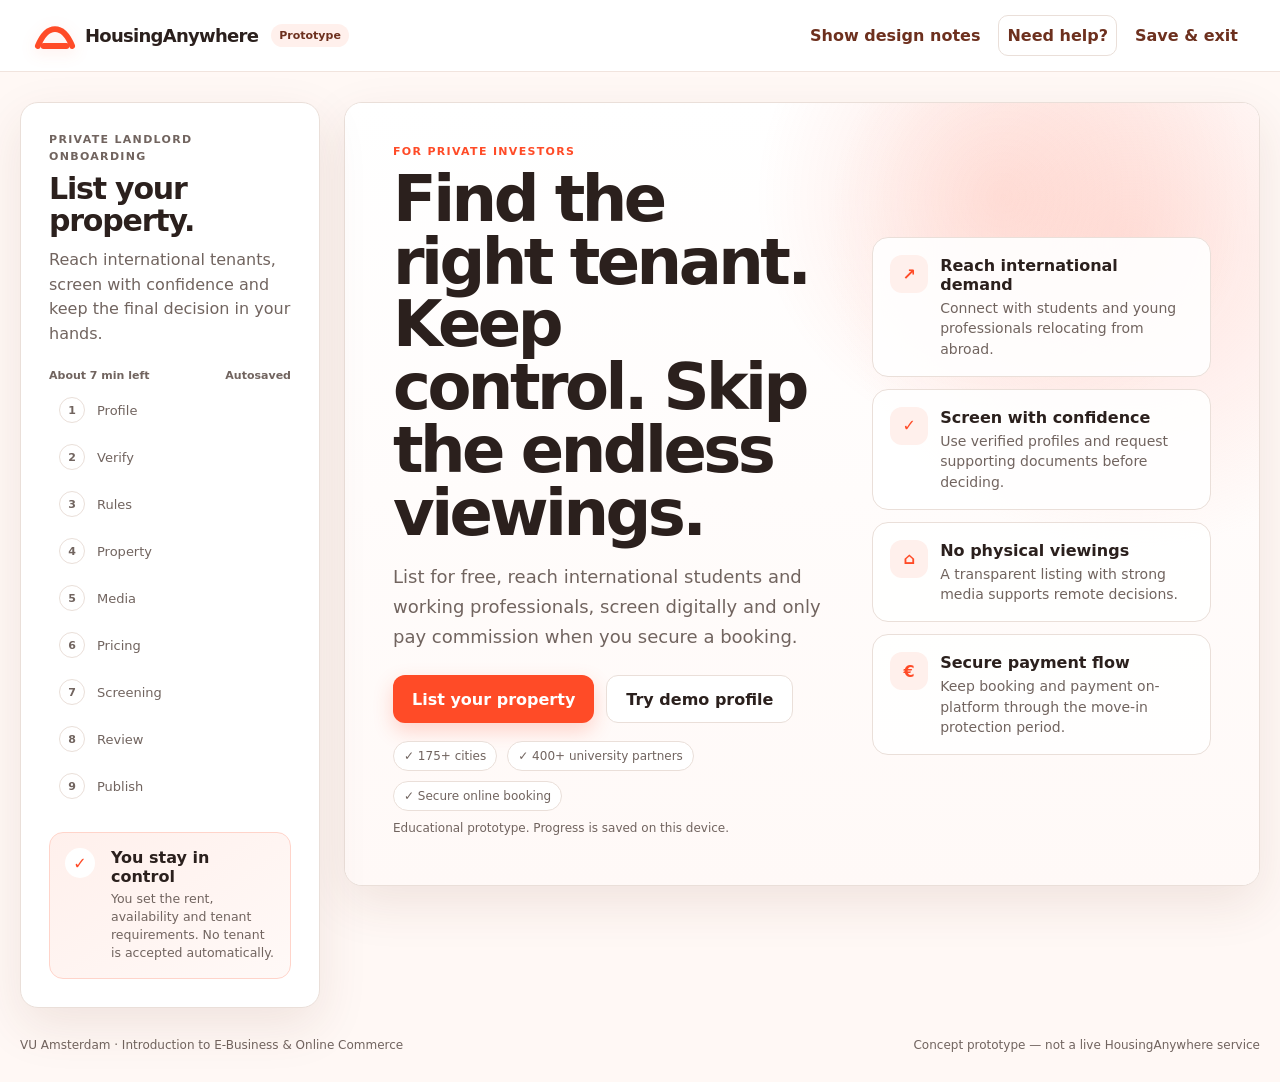
==== onboarding.html @ 18ac17d8 "Preserve interactive onboarding flow as separate page" ====
<!doctype html>
<html lang="en">
<head>
  <meta charset="utf-8" />
  <meta name="viewport" content="width=device-width, initial-scale=1" />
  <meta name="description" content="Educational prototype of a scalable HousingAnywhere onboarding journey for private investors." />
  <title>HousingAnywhere — Private Investor Onboarding Prototype</title>
  <link rel="stylesheet" href="styles.css" />
</head>
<body>
  <header class="topbar">
    <a class="brand" href="index.html" aria-label="HousingAnywhere prototype home">
      <span class="brand-mark" aria-hidden="true">
        <svg viewBox="0 0 44 40" role="img">
          <path d="M4 30.5c4.8-11.8 10.8-17.7 18-17.7s13.2 5.9 18 17.7" fill="none" stroke="currentColor" stroke-width="6.2" stroke-linecap="round"/>
          <path d="M10 30.5h24" fill="none" stroke="currentColor" stroke-width="6.2" stroke-linecap="round"/>
        </svg>
      </span>
      <span class="brand-name">HousingAnywhere</span>
      <span class="prototype-label">Prototype</span>
    </a>

    <div class="top-actions">
      <button class="text-button" id="notesBtn" type="button" aria-pressed="false">Show design notes</button>
      <button class="help-button" id="helpBtn" type="button">Need help?</button>
      <button class="text-button" id="saveExitBtn" type="button">Save & exit</button>
    </div>
  </header>

  <main class="shell">
    <aside class="sidebar" aria-label="Onboarding progress">
      <div class="sidebar-copy">
        <p class="eyebrow">Private landlord onboarding</p>
        <h1>List your property.</h1>
        <p>Reach international tenants, screen with confidence and keep the final decision in your hands.</p>
      </div>

      <div class="progress-meta">
        <span id="progressMeta">About 7 minutes</span>
        <span>Autosaved</span>
      </div>

      <ol id="progressList" class="progress-list"></ol>

      <div class="trust-card">
        <div class="trust-icon">✓</div>
        <div>
          <strong>You stay in control</strong>
          <p>You set the rent, availability and tenant requirements. No tenant is accepted automatically.</p>
        </div>
      </div>
    </aside>

    <section class="content-panel" aria-live="polite">
      <div class="mobile-progress">
        <div>
          <span id="mobileStepLabel">Step 1 of 9</span>
          <span id="mobileStepName">Account</span>
        </div>
        <div class="mobile-progress-track"><span id="mobileProgressBar"></span></div>
      </div>

      <div id="app"></div>
    </section>
  </main>

  <footer>
    <span>VU Amsterdam · Introduction to E-Business & Online Commerce</span>
    <span>Concept prototype — not a live HousingAnywhere service</span>
  </footer>

  <div class="toast" id="toast" role="status" aria-live="polite"></div>

  <dialog id="helpDialog">
    <button class="dialog-close" id="closeHelpBtn" aria-label="Close">×</button>
    <p class="eyebrow">Low-touch, not no-touch</p>
    <h2>Need a hand?</h2>
    <p>This prototype keeps routine onboarding self-service. Human support is available when something is unclear or an exception needs review.</p>
    <button class="btn btn-primary" id="closeHelpPrimary" type="button">Continue onboarding</button>
  </dialog>

  <script src="app.js"></script>
</body>
</html>
---- styles.css ----
:root{
  --ha-blue:#FF4B27;
  --ha-blue-2:#FF6B4D;
  --ha-blue-dark:#6D301E;
  --ha-blue-soft:#FFF0EC;
  --ha-cyan:#FFBBAF;
  --ink:#2B201D;
  --muted:#71645F;
  --line:#EADFD9;
  --panel:#ffffff;
  --bg:#FFF8F5;
  --success:#0f8a66;
  --success-soft:#e9f8f2;
  --warning:#9a5f00;
  --warning-soft:#fff6e5;
  --danger:#b42318;
  --danger-soft:#fff0ee;
  --note:#6d4aff;
  --note-soft:#f2efff;
  --radius:18px;
  --shadow:0 18px 50px rgba(109,48,30,.10)
}
*{box-sizing:border-box}
html{scroll-behavior:smooth}
body{margin:0;min-height:100vh;background:var(--bg);color:var(--ink);font-family:Inter,ui-sans-serif,system-ui,-apple-system,BlinkMacSystemFont,"Segoe UI",sans-serif}
button,input,select,textarea{font:inherit}
button{cursor:pointer}
a{color:inherit}
.topbar{height:72px;display:flex;align-items:center;justify-content:space-between;gap:20px;padding:0 34px;background:#fff;border-bottom:1px solid var(--line);position:sticky;top:0;z-index:30}
.brand{display:inline-flex;align-items:center;gap:9px;text-decoration:none;font-weight:850;color:var(--ink)}
.brand-mark{width:42px;height:38px;display:grid;place-items:center;color:var(--ha-blue)}
.brand-mark svg{width:42px;height:38px;display:block}
.brand-name{font-size:18px;letter-spacing:-.04em;font-weight:900;color:#2B201D}
.prototype-label{font-size:11px;padding:5px 8px;border-radius:999px;background:#FFF0EC;color:#6D301E;font-weight:800;margin-left:4px}
.top-actions{display:flex;align-items:center;gap:10px}
.text-button,.help-button{border:0;background:transparent;color:var(--ha-blue-dark);font-weight:750;padding:10px 8px;border-radius:10px}
.text-button:hover,.help-button:hover{background:#FFF5F1}
.help-button{border:1px solid var(--line);background:#fff}
.shell{width:min(1240px,calc(100% - 40px));margin:30px auto;display:grid;grid-template-columns:300px minmax(0,1fr);gap:24px;align-items:start}
.sidebar{position:sticky;top:98px;background:#fff;border:1px solid var(--line);border-radius:var(--radius);box-shadow:var(--shadow);padding:28px}
.sidebar-copy h1{font-size:30px;line-height:1.08;letter-spacing:-.04em;margin:8px 0 10px}
.sidebar-copy p{color:var(--muted);line-height:1.55;margin:0}
.eyebrow{text-transform:uppercase;font-size:11px;letter-spacing:.12em;font-weight:900;color:var(--ha-blue)}
.progress-meta{display:flex;justify-content:space-between;gap:12px;margin:22px 0 6px;color:var(--muted);font-size:11px;font-weight:700}
.progress-list{list-style:none;padding:0;margin:0 0 24px;display:grid;gap:3px}
.progress-item{display:grid;grid-template-columns:28px 1fr;gap:10px;align-items:center;padding:9px 10px;border-radius:11px;color:var(--muted);font-size:13px}
.progress-item .dot{width:26px;height:26px;border-radius:50%;display:grid;place-items:center;border:1.5px solid var(--line);background:#fff;font-size:11px;font-weight:850}
.progress-item.active{background:var(--ha-blue-soft);color:var(--ha-blue-dark);font-weight:850}
.progress-item.active .dot{background:var(--ha-blue);border-color:var(--ha-blue);color:#fff}
.progress-item.done{color:var(--ink)}
.progress-item.done .dot{background:var(--success);border-color:var(--success);color:#fff}
.trust-card{display:grid;grid-template-columns:34px 1fr;gap:12px;padding:15px;border-radius:14px;background:linear-gradient(145deg,#FFF0EC,#FFF9F7);border:1px solid #FFD4CA}
.trust-icon{width:30px;height:30px;display:grid;place-items:center;border-radius:50%;background:#fff;color:var(--ha-blue);font-weight:900}
.trust-card strong{display:block;margin-bottom:4px}
.trust-card p{margin:0;color:var(--muted);font-size:12.5px;line-height:1.45}
.content-panel{background:#fff;border:1px solid var(--line);border-radius:var(--radius);box-shadow:var(--shadow);min-height:740px;overflow:hidden}
.screen{padding:42px 48px 38px}
.screen-header{max-width:720px;margin-bottom:28px}
.screen-header .kicker{display:flex;align-items:center;gap:9px;color:var(--ha-blue);font-weight:850;font-size:13px;margin-bottom:8px}
.step-pill{padding:5px 8px;background:var(--ha-blue-soft);border-radius:999px;font-size:11px}
.screen-header h2{font-size:clamp(30px,4vw,44px);line-height:1.05;letter-spacing:-.045em;margin:0 0 14px}
.screen-header p{color:var(--muted);font-size:17px;line-height:1.55;margin:0}
.hero-screen{min-height:740px;display:grid;align-content:center;background:radial-gradient(circle at 86% 18%,rgba(255,187,175,.40),transparent 30%),radial-gradient(circle at 72% 12%,rgba(255,75,39,.14),transparent 26%),linear-gradient(180deg,#fff,#FFF9F7)}
.hero-layout{display:grid;grid-template-columns:1.12fr .88fr;gap:48px;align-items:center}
.hero-layout h2{font-size:clamp(46px,5vw,66px);line-height:.98;letter-spacing:-.055em;max-width:700px;margin:10px 0 18px}
.hero-copy{font-size:18px;color:var(--muted);line-height:1.65;max-width:650px}
.hero-cta-row{display:flex;flex-wrap:wrap;gap:12px;align-items:center;margin-top:24px}
.microcopy{font-size:12px;color:var(--muted);margin-top:10px}
.hero-benefits{display:grid;gap:12px}
.benefit-card{border:1px solid var(--line);border-radius:16px;padding:17px;background:rgba(255,255,255,.9);display:grid;grid-template-columns:38px 1fr;gap:12px;align-items:start}
.benefit-icon{width:38px;height:38px;border-radius:12px;background:var(--ha-blue-soft);color:var(--ha-blue);display:grid;place-items:center;font-weight:900}
.benefit-card strong{display:block;margin:1px 0 4px}
.benefit-card span{color:var(--muted);font-size:14px;line-height:1.45}
.stat-strip{display:flex;flex-wrap:wrap;gap:10px;margin-top:18px}
.stat-chip{display:inline-flex;align-items:center;gap:6px;padding:7px 10px;border-radius:999px;background:#fff;border:1px solid var(--line);font-size:12px;color:var(--muted)}
.form-grid{display:grid;grid-template-columns:repeat(2,minmax(0,1fr));gap:18px}
.field{display:grid;gap:8px}
.field.full{grid-column:1/-1}
.field label{font-size:13px;font-weight:800;color:#4D3A34}
.field small{color:var(--muted);line-height:1.4}
input,select,textarea{width:100%;border:1px solid #DCCDC7;background:#fff;color:var(--ink);border-radius:12px;padding:13px 14px;min-height:48px;outline:none}
textarea{min-height:102px;resize:vertical}
input:focus,select:focus,textarea:focus{border-color:var(--ha-blue);box-shadow:0 0 0 3px rgba(255,75,39,.12)}
input[type="checkbox"],input[type="radio"]{width:18px;min-height:18px;padding:0;accent-color:var(--ha-blue)}
.actions{display:flex;gap:12px;justify-content:space-between;align-items:center;margin-top:34px;padding-top:24px;border-top:1px solid var(--line)}
.actions-left,.actions-right{display:flex;gap:12px;align-items:center}
.actions-right{margin-left:auto}
.btn{border:0;border-radius:12px;padding:13px 19px;font-weight:850;min-height:48px;transition:.15s ease}
.btn:hover{transform:translateY(-1px)}
.btn-primary{background:var(--ha-blue);color:#fff;box-shadow:0 8px 20px rgba(255,75,39,.22)}
.btn-primary:hover{background:#E83D1C}
.btn-secondary{background:#F6EDE9;color:var(--ink)}
.btn-ghost{background:#fff;border:1px solid var(--line);color:var(--ink)}
.btn:disabled{opacity:.42;cursor:not-allowed;transform:none;box-shadow:none}
.info-box,.success-box,.warning-box,.solution-note{border-radius:14px;padding:16px 18px;margin:18px 0;line-height:1.5}
.info-box{background:#FFF0EC;color:#6D301E;border:1px solid #FFD4CA}
.success-box{background:var(--success-soft);color:#0b614e;border:1px solid #b8e6d8}
.warning-box{background:var(--warning-soft);color:#7d4c00;border:1px solid #ffd899}
.solution-note{display:none;background:#FFF0EC;color:#6D301E;border:1px solid #FFD1C6}
.show-notes .solution-note{display:block}
.solution-note strong{display:block;margin-bottom:3px}
.verify-card{display:grid;grid-template-columns:50px 1fr auto;gap:15px;align-items:center;border:1px solid var(--line);border-radius:14px;padding:16px;margin:12px 0;background:#fff}
.verify-icon{width:48px;height:48px;display:grid;place-items:center;border-radius:14px;background:var(--ha-blue-soft);color:var(--ha-blue);font-weight:900}
.status{padding:8px 11px;border:0;border-radius:999px;font-size:12px;font-weight:850}
.status.pending{background:#f0f2f5;color:#667085}
.status.done{background:var(--success-soft);color:var(--success)}
.status.waiting{background:var(--warning-soft);color:var(--warning)}
.rules-grid{display:grid;grid-template-columns:repeat(2,minmax(0,1fr));gap:14px}
.rule-card{border:1px solid var(--line);border-radius:16px;padding:18px;min-height:214px;display:flex;flex-direction:column;background:#fff}
.rule-top{display:flex;align-items:center;justify-content:space-between;gap:12px}
.rule-number{color:var(--ha-blue);font-weight:900;font-size:11px;letter-spacing:.08em}
.rule-card h3{margin:10px 0 8px;font-size:17px}
.rule-card p{color:var(--muted);line-height:1.48;flex:1;margin:0 0 12px}
.why-tag{font-size:11px;padding:5px 8px;border-radius:999px;background:#FFF4F0;color:var(--muted);font-weight:750}
.check-row{display:flex;gap:9px;align-items:flex-start;font-size:13px;font-weight:750}
.quiz-card{border:1px solid #FFD4CA;border-radius:16px;padding:18px;background:linear-gradient(145deg,#FFF7F4,#fff);margin-top:16px}
.quiz-card h3{margin:0 0 6px}
.quiz-card p{margin:0 0 14px;color:var(--muted)}
.quiz-options{display:grid;gap:9px}
.quiz-option{display:flex;gap:10px;align-items:flex-start;border:1px solid var(--line);border-radius:12px;padding:12px;background:#fff}
.quiz-option.correct{border-color:#94d8c3;background:#f4fbf8}
.quiz-option.incorrect{border-color:#f3b4ad;background:#fff6f5}
.segment-card{display:flex;gap:12px;align-items:flex-start;border:1px solid #FFD4CA;background:#f7fbff;border-radius:14px;padding:15px;margin:18px 0}
.segment-card .mini-icon{width:38px;height:38px;border-radius:12px;background:#fff;color:var(--ha-blue);display:grid;place-items:center;font-weight:900;flex:0 0 auto}
.segment-card strong{display:block}
.segment-card p{margin:4px 0 0;color:var(--muted);font-size:13px;line-height:1.4}
.chips{display:flex;flex-wrap:wrap;gap:9px}
.chip{display:inline-flex;align-items:center;gap:7px;border:1px solid var(--line);padding:9px 11px;border-radius:999px;background:#fff}
.upload-box{border:1.5px dashed #b9c7da;border-radius:16px;padding:34px;text-align:center;background:#fbfcff}
.upload-box input{margin-top:10px;background:#fff}
.media-preview{display:grid;grid-template-columns:repeat(3,1fr);gap:12px;margin-top:16px}
.media-tile{aspect-ratio:4/3;border:1px solid var(--line);border-radius:12px;background:#FFF3EF;display:grid;place-items:center;overflow:hidden;color:var(--muted);font-size:12px;position:relative}
.media-tile img{width:100%;height:100%;object-fit:cover}
.media-label{position:absolute;bottom:8px;left:8px;background:rgba(16,33,63,.78);color:#fff;padding:4px 7px;border-radius:7px;font-size:10px}
.media-coach{display:grid;grid-template-columns:1fr auto;gap:12px;align-items:center;margin-top:16px;padding:14px 16px;background:#FFF8F5;border:1px solid #FFD8CF;border-radius:14px}
.media-score{font-weight:900;color:var(--ha-blue)}
.summary-grid{display:grid;grid-template-columns:repeat(2,minmax(0,1fr));gap:14px}
.summary-card{border:1px solid var(--line);border-radius:14px;padding:17px;background:#fff}
.summary-card h3{margin:0 0 10px;font-size:15px}
.summary-card dl{margin:0;display:grid;grid-template-columns:1fr 1fr;gap:8px 12px;font-size:13px}
.summary-card dt{color:var(--muted)}
.summary-card dd{margin:0;text-align:right;font-weight:750}
.readiness{display:grid;grid-template-columns:92px 1fr;gap:16px;align-items:center;border:1px solid #b8e6d8;background:#f6fcf9;border-radius:16px;padding:16px;margin:18px 0}
.readiness-score{width:78px;height:78px;border-radius:50%;display:grid;place-items:center;background:#fff;border:8px solid #bfe8d9;color:var(--success);font-size:22px;font-weight:900}
.checklist{list-style:none;padding:0;margin:10px 0 0;display:grid;gap:9px}
.checklist li{display:flex;align-items:center;gap:9px}
.checkmark{width:24px;height:24px;border-radius:50%;display:grid;place-items:center;background:var(--success-soft);color:var(--success);font-weight:900;font-size:12px}
.inline-note{color:var(--muted);font-size:13px;line-height:1.45}
.fee-card{display:grid;grid-template-columns:1fr auto;gap:18px;align-items:center;background:#FFF8F5;border:1px solid #FFD8CF;border-radius:15px;padding:16px 18px;margin-top:18px}
.fee-card strong{display:block;margin-bottom:4px}
.fee-card .fee-value{font-size:20px;font-weight:900;color:var(--ha-blue)}
.success-hero{text-align:center;max-width:760px;margin:40px auto 0}
.success-icon{width:82px;height:82px;border-radius:24px;display:grid;place-items:center;background:var(--success-soft);color:var(--success);font-size:38px;font-weight:900;margin:0 auto 22px}
.success-hero h2{font-size:46px;line-height:1.03;letter-spacing:-.045em;margin:8px 0 12px}
.next-steps{display:grid;grid-template-columns:repeat(4,1fr);gap:10px;margin:28px 0}
.next-step{padding:15px 10px;background:#FFF7F4;border:1px solid var(--line);border-radius:12px;font-size:12px}
.next-step strong{display:block;color:var(--ha-blue);font-size:18px;margin-bottom:5px}
.mobile-progress{display:none}
.toast{position:fixed;right:22px;bottom:22px;background:#6D301E;color:#fff;padding:12px 15px;border-radius:12px;box-shadow:var(--shadow);font-size:13px;opacity:0;pointer-events:none;transform:translateY(8px);transition:.2s ease;z-index:40}
.toast.show{opacity:1;transform:translateY(0)}
dialog{width:min(500px,calc(100% - 32px));border:0;border-radius:18px;padding:28px;box-shadow:0 26px 80px rgba(16,33,63,.22);color:var(--ink)}
dialog::backdrop{background:rgba(9,21,45,.4)}
.dialog-close{position:absolute;right:14px;top:12px;border:0;background:#f3f5f8;border-radius:50%;width:34px;height:34px;font-size:20px}
dialog h2{font-size:30px;margin:8px 0 10px}
dialog p{color:var(--muted);line-height:1.55}
footer{width:min(1240px,calc(100% - 40px));margin:0 auto 30px;display:flex;justify-content:space-between;gap:20px;color:var(--muted);font-size:12px}
@media(max-width:960px){
  .shell{grid-template-columns:1fr;margin-top:20px}
  .sidebar{display:none}
  .mobile-progress{display:block;padding:18px 22px 0}
  .mobile-progress>div:first-child{display:flex;justify-content:space-between;font-size:12px;color:var(--muted);margin-bottom:8px}
  .mobile-progress-track{height:6px;background:#e7ebf1;border-radius:999px;overflow:hidden}
  .mobile-progress-track span{display:block;height:100%;background:linear-gradient(90deg,var(--ha-blue),var(--ha-cyan))}
  .hero-layout{grid-template-columns:1fr}
}
@media(max-width:700px){
  .topbar{padding:0 16px}
  .prototype-label,.top-actions .help-button{display:none}
  .top-actions{gap:2px}
  .text-button{font-size:12px}
  .shell{width:calc(100% - 20px)}
  .screen{padding:30px 22px 24px}
  .form-grid,.rules-grid,.summary-grid{grid-template-columns:1fr}
  .field.full{grid-column:auto}
  .verify-card{grid-template-columns:46px 1fr}
  .verify-card .status{grid-column:2;justify-self:start}
  .media-preview{grid-template-columns:repeat(2,1fr)}
  .media-coach,.fee-card,.readiness{grid-template-columns:1fr}
  .next-steps{grid-template-columns:repeat(2,1fr)}
  .hero-cta-row{align-items:stretch}
  .hero-cta-row .btn{width:100%}
  footer{width:calc(100% - 32px);flex-direction:column}
}
/* HousingAnywhere-inspired warm brand treatment */
.topbar{border-bottom-color:#F1E4DE}
.brand-mark{filter:drop-shadow(0 4px 8px rgba(255,75,39,.12))}
.btn-primary,.progress-item.active .dot{background:var(--ha-blue)}
.btn-primary:hover{background:#E83D1C}
.progress-item.active{background:#FFF0EC;color:#6D301E}
.eyebrow,.screen-header .kicker,.rule-number,.media-score,.fee-card .fee-value,.next-step strong{color:#FF4B27}
.hero-benefits .benefit-icon,.verify-icon,.segment-card .mini-icon{background:#FFF0EC;color:#FF4B27}
.content-panel,.sidebar{border-color:#EADFD9}
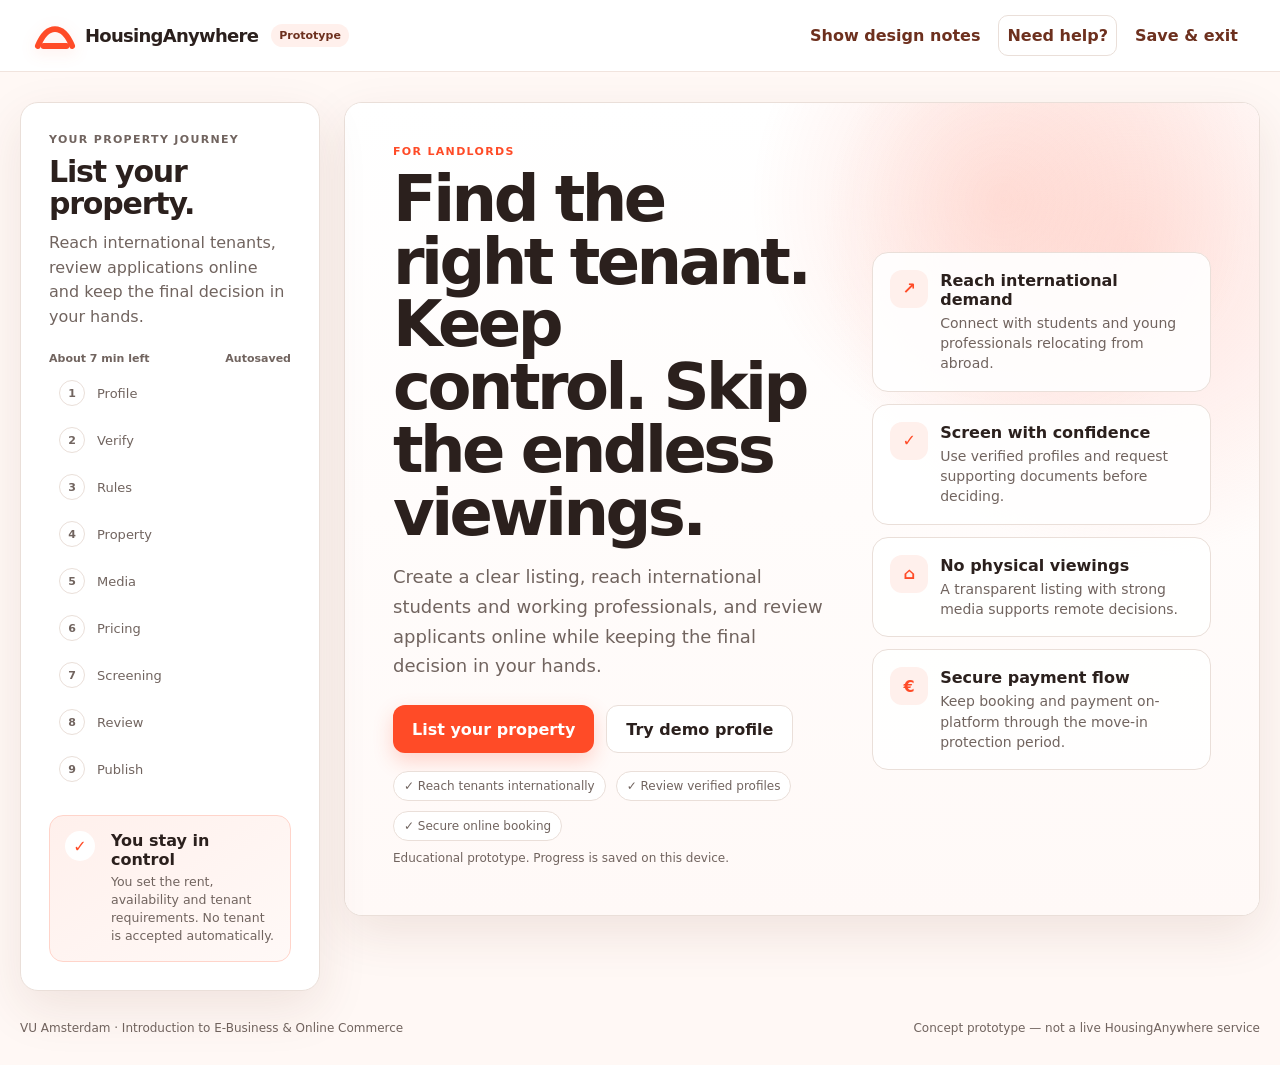
==== commit 4d51db97: "Update landlord onboarding prototype" ====
--- a/onboarding.html
+++ b/onboarding.html
@@ -3,8 +3,8 @@
 <head>
   <meta charset="utf-8" />
   <meta name="viewport" content="width=device-width, initial-scale=1" />
-  <meta name="description" content="Educational prototype of a scalable HousingAnywhere onboarding journey for private investors." />
-  <title>HousingAnywhere — Private Investor Onboarding Prototype</title>
+  <meta name="description" content="HousingAnywhere landlord account creation and guided property listing prototype." />
+  <title>HousingAnywhere — Your listing journey</title>
   <link rel="stylesheet" href="styles.css" />
 </head>
 <body>
@@ -30,9 +30,9 @@
   <main class="shell">
     <aside class="sidebar" aria-label="Onboarding progress">
       <div class="sidebar-copy">
-        <p class="eyebrow">Private landlord onboarding</p>
+        <p class="eyebrow">Your property journey</p>
         <h1>List your property.</h1>
-        <p>Reach international tenants, screen with confidence and keep the final decision in your hands.</p>
+        <p>Reach international tenants, review applications online and keep the final decision in your hands.</p>
       </div>
 
       <div class="progress-meta">
@@ -81,4 +81,4 @@
 
   <script src="app.js"></script>
 </body>
-</html>+</html>
--- a/styles.css
+++ b/styles.css
@@ -114,6 +114,11 @@
 .why-tag{font-size:11px;padding:5px 8px;border-radius:999px;background:#FFF4F0;color:var(--muted);font-weight:750}
 .check-row{display:flex;gap:9px;align-items:flex-start;font-size:13px;font-weight:750}
 .quiz-card{border:1px solid #FFD4CA;border-radius:16px;padding:18px;background:linear-gradient(145deg,#FFF7F4,#fff);margin-top:16px}
+.acknowledgement-card{display:flex;align-items:flex-start;gap:12px;margin-top:18px;padding:18px;border:1px solid #FFD4CA;border-radius:15px;background:#FFF8F5;cursor:pointer}
+.acknowledgement-card input{flex:0 0 auto;margin:2px 0 0}
+.acknowledgement-card strong,.acknowledgement-card span span{display:block}
+.acknowledgement-card strong{margin-bottom:5px}
+.acknowledgement-card span span{color:var(--muted);font-size:14px;line-height:1.5}
 .quiz-card h3{margin:0 0 6px}
 .quiz-card p{margin:0 0 14px;color:var(--muted)}
 .quiz-options{display:grid;gap:9px}
@@ -131,6 +136,8 @@
 .media-preview{display:grid;grid-template-columns:repeat(3,1fr);gap:12px;margin-top:16px}
 .media-tile{aspect-ratio:4/3;border:1px solid var(--line);border-radius:12px;background:#FFF3EF;display:grid;place-items:center;overflow:hidden;color:var(--muted);font-size:12px;position:relative}
 .media-tile img{width:100%;height:100%;object-fit:cover}
+.room-card{margin:0;min-width:0}
+.room-card figcaption{padding:9px 2px 0;color:var(--muted);font-size:12px;line-height:1.4}
 .media-label{position:absolute;bottom:8px;left:8px;background:rgba(16,33,63,.78);color:#fff;padding:4px 7px;border-radius:7px;font-size:10px}
 .media-coach{display:grid;grid-template-columns:1fr auto;gap:12px;align-items:center;margin-top:16px;padding:14px 16px;background:#FFF8F5;border:1px solid #FFD8CF;border-radius:14px}
 .media-score{font-weight:900;color:var(--ha-blue)}
@@ -200,3 +207,148 @@
 .eyebrow,.screen-header .kicker,.rule-number,.media-score,.fee-card .fee-value,.next-step strong{color:#FF4B27}
 .hero-benefits .benefit-icon,.verify-icon,.segment-card .mini-icon{background:#FFF0EC;color:#FF4B27}
 .content-panel,.sidebar{border-color:#EADFD9}
+
+
+/* ---------- Targeted landlord landing page ---------- */
+.landing-page{background:#fff;color:var(--ink)}
+.landing-nav{height:76px;display:flex;align-items:center;justify-content:space-between;gap:24px;padding:0 max(24px,calc((100vw - 1240px)/2));background:rgba(255,255,255,.96);backdrop-filter:blur(12px);border-bottom:1px solid var(--line);position:sticky;top:0;z-index:50}
+.landing-links{display:flex;align-items:center;gap:24px}
+.landing-links a{text-decoration:none;font-size:14px;font-weight:750;color:#4D3A34}
+.landing-links a:hover{color:var(--ha-blue)}
+.landing-nav-actions{display:flex;gap:10px;align-items:center}
+.btn-small{min-height:42px;padding:10px 14px;text-decoration:none;display:inline-flex;align-items:center}
+.btn-large{min-height:54px;padding:15px 22px;text-decoration:none;display:inline-flex;align-items:center;justify-content:center}
+.landing-container{width:min(1180px,calc(100% - 40px));margin:0 auto}
+.landing-hero{padding:84px 0 78px;background:radial-gradient(circle at 82% 18%,rgba(255,187,175,.52),transparent 29%),radial-gradient(circle at 70% 12%,rgba(255,75,39,.11),transparent 24%),linear-gradient(180deg,#fff 0%,#FFF9F7 100%);overflow:hidden}
+.landing-hero-grid{display:grid;grid-template-columns:1.05fr .95fr;gap:66px;align-items:center}
+.audience-badge{display:inline-flex;padding:8px 12px;border-radius:999px;background:#FFF0EC;color:#6D301E;font-size:12px;font-weight:850;border:1px solid #FFD4CA}
+.landing-hero h1{font-size:clamp(48px,6vw,76px);line-height:.96;letter-spacing:-.06em;margin:18px 0 22px;max-width:760px}
+.landing-hero-copy>p{font-size:19px;line-height:1.65;color:var(--muted);max-width:690px;margin:0}
+.landing-proof-row{display:flex;flex-wrap:wrap;gap:15px;margin-top:22px;color:#5C4A44;font-size:13px;font-weight:750}
+.landlord-dashboard{background:#fff;border:1px solid #F0DCD4;border-radius:24px;box-shadow:0 28px 70px rgba(109,48,30,.15);padding:22px;transform:rotate(1deg)}
+.dashboard-top{display:flex;justify-content:space-between;gap:14px;align-items:flex-start}
+.dashboard-kicker{display:block;color:var(--muted);font-size:11px;text-transform:uppercase;letter-spacing:.1em;font-weight:850;margin-bottom:3px}
+.dashboard-top strong{font-size:17px}
+.live-pill,.verified-pill{padding:6px 9px;border-radius:999px;background:var(--success-soft);color:var(--success);font-size:11px;font-weight:850}
+.dashboard-summary{display:grid;grid-template-columns:repeat(3,1fr);gap:10px;margin:18px 0}
+.dashboard-summary>div{padding:13px;background:#FFF8F5;border-radius:13px;border:1px solid #F3E4DE}
+.dashboard-summary span{display:block;color:var(--muted);font-size:10px;margin-bottom:3px}
+.dashboard-summary strong{font-size:16px}
+.candidate-card{display:grid;grid-template-columns:42px 1fr auto;gap:12px;align-items:center;padding:14px;border:1px solid var(--line);border-radius:14px;margin-top:10px}
+.candidate-card.featured{border-color:#FFC9BC;background:#FFFBF9}
+.candidate-avatar{width:42px;height:42px;border-radius:50%;display:grid;place-items:center;background:#FFE6DF;color:#8A3823;font-weight:900}
+img.candidate-avatar{object-fit:cover}
+.candidate-copy strong{display:block;font-size:14px}
+.candidate-copy>span{display:block;color:var(--muted);font-size:12px;margin-top:2px}
+.candidate-tags{display:flex;flex-wrap:wrap;gap:5px;margin-top:8px}
+.candidate-tags span{padding:4px 6px;border-radius:999px;background:#F4F7F3;color:#436050;font-size:9px;font-weight:800}
+.candidate-button{border:0;border-radius:9px;background:var(--ha-blue);color:#fff;font-size:11px;font-weight:850;padding:9px 11px}
+.candidate-status{font-size:10px;padding:5px 8px;border-radius:999px;background:#FFF0EC;color:#6D301E;font-weight:800}
+.muted-card{opacity:.82}
+.control-banner{margin-top:14px;border-radius:14px;padding:14px;background:#6D301E;color:#fff}
+.control-banner strong{display:block;font-size:13px;margin-bottom:3px}
+.control-banner span{font-size:11px;line-height:1.4;opacity:.88}
+.dashboard-note{margin:9px 2px 0;color:var(--muted);font-size:10px;line-height:1.4}
+.landing-section{padding:92px 0}
+.soft-section{background:#FFF8F5}
+.section-heading{max-width:820px;margin-bottom:40px}
+.section-heading.narrow{max-width:760px;margin-left:auto;margin-right:auto;text-align:center}
+.section-heading h2,.control-copy h2,.pricing-copy h2,.faq-grid h2,.final-cta-card h2{font-size:clamp(36px,4vw,54px);line-height:1.03;letter-spacing:-.05em;margin:10px 0 14px}
+.section-heading p,.control-copy>p,.pricing-copy>p,.final-cta-card p{font-size:17px;line-height:1.6;color:var(--muted);margin:0}
+.landing-card-grid{display:grid;grid-template-columns:repeat(4,1fr);gap:16px}
+.landing-card{padding:24px;border:1px solid var(--line);border-radius:18px;background:#fff;min-height:240px}
+.landing-icon{width:44px;height:44px;border-radius:14px;display:grid;place-items:center;background:#FFF0EC;color:var(--ha-blue);font-size:20px;font-weight:900}
+.landing-card h3{font-size:18px;line-height:1.25;margin:20px 0 10px}
+.landing-card p{color:var(--muted);font-size:14px;line-height:1.55;margin:0}
+.journey-steps{display:grid;grid-template-columns:repeat(4,1fr);gap:14px;position:relative}
+.journey-step{padding:24px 22px;background:#fff;border:1px solid var(--line);border-radius:18px;min-height:250px}
+.step-number{display:inline-block;color:var(--ha-blue);font-size:12px;font-weight:900;letter-spacing:.12em}
+.journey-step h3{font-size:19px;margin:28px 0 10px}
+.journey-step p{font-size:14px;line-height:1.55;color:var(--muted);margin:0}
+.center-cta{text-align:center;margin-top:34px}
+.control-grid{display:grid;grid-template-columns:1fr .9fr;gap:70px;align-items:center}
+.control-list{display:grid;gap:13px;margin-top:26px}
+.control-list>div{display:flex;gap:10px;align-items:center}
+.control-list span{width:25px;height:25px;border-radius:50%;background:#FFF0EC;color:var(--ha-blue);display:grid;place-items:center;font-weight:900;flex:0 0 auto}
+.control-list strong{font-size:14px}
+.decision-card{padding:26px;border:1px solid #EADFD9;border-radius:22px;background:#fff;box-shadow:0 24px 60px rgba(109,48,30,.10)}
+.decision-top{display:flex;justify-content:space-between;gap:12px;color:var(--muted);font-size:12px;font-weight:800}
+.decision-card h3{font-size:30px;margin:20px 0 4px;letter-spacing:-.04em}
+.decision-card>p{margin:0 0 20px;color:var(--muted)}
+.decision-list{display:grid;gap:0;margin:0}
+.decision-list>div{display:flex;justify-content:space-between;gap:20px;padding:12px 0;border-top:1px solid var(--line);font-size:13px}
+.decision-list dt{color:var(--muted)}
+.decision-list dd{margin:0;font-weight:800}
+.decision-actions{display:grid;grid-template-columns:1fr 1fr;gap:10px;margin-top:18px}
+.decision-card small{display:block;text-align:center;color:var(--muted);margin-top:10px}
+.pricing-section{background:#6D301E;color:#fff}
+.pricing-grid{display:grid;grid-template-columns:.85fr 1.15fr;gap:70px;align-items:center}
+.pricing-copy .eyebrow{color:#FFBBAF}
+.pricing-copy h2{color:#fff}
+.pricing-copy>p{color:#F4DBD4}
+.pricing-note{margin-top:22px;padding:16px 18px;border:1px solid rgba(255,255,255,.18);border-radius:14px;background:rgba(255,255,255,.07)}
+.pricing-note strong{display:block;margin-bottom:4px}
+.pricing-note span{font-size:13px;line-height:1.5;color:#F4DBD4}
+.calculator-card{background:#fff;color:var(--ink);border-radius:22px;padding:28px;box-shadow:0 24px 60px rgba(33,12,6,.20)}
+.calculator-card h3{font-size:25px;margin:0 0 20px}
+.calculator-card label{display:grid;gap:7px;font-size:12px;font-weight:800;color:#4D3A34}
+.calculator-two{display:grid;grid-template-columns:1fr 1fr;gap:12px;margin-top:14px}
+.calculator-results{display:grid;grid-template-columns:1fr 1fr;gap:10px;margin:18px 0 12px}
+.calculator-results>div{padding:15px;background:#FFF8F5;border-radius:13px;border:1px solid #F0DFD8}
+.calculator-results span{display:block;color:var(--muted);font-size:10px;margin-bottom:4px}
+.calculator-results strong{font-size:22px;color:#6D301E}
+.calculator-card small{color:var(--muted);line-height:1.45}
+.listing-ready-card{display:grid;gap:14px}
+.listing-ready-card h3{margin:0}
+.listing-ready-card ul{margin:0;padding-left:20px;color:var(--muted);font-size:14px;line-height:1.8}
+.listing-ready-card .btn{justify-self:start}
+.listing-ready-icon{width:42px;height:42px;display:grid;place-items:center;border-radius:13px;background:var(--success-soft);color:var(--success);font-size:20px;font-weight:900}
+.rules-section{padding-top:78px;padding-bottom:78px}
+.rule-strip{display:grid;grid-template-columns:repeat(4,1fr);border:1px solid var(--line);border-radius:18px;overflow:hidden}
+.rule-strip>div{padding:24px;min-height:140px;border-right:1px solid var(--line);background:#fff}
+.rule-strip>div:last-child{border-right:0}
+.rule-strip strong{display:block;color:var(--ha-blue);font-size:12px;letter-spacing:.1em;margin-bottom:22px}
+.rule-strip span{font-size:14px;font-weight:800;line-height:1.4}
+.faq-section{background:#FFF8F5}
+.faq-grid{display:grid;grid-template-columns:.8fr 1.2fr;gap:70px;align-items:start}
+.faq-list{display:grid;gap:10px}
+.faq-list details{background:#fff;border:1px solid var(--line);border-radius:14px;padding:0 18px}
+.faq-list summary{cursor:pointer;list-style:none;padding:18px 0;font-weight:850}
+.faq-list summary::-webkit-details-marker{display:none}
+.faq-list summary::after{content:"+";float:right;color:var(--ha-blue);font-size:20px}
+.faq-list details[open] summary::after{content:"–"}
+.faq-list p{color:var(--muted);font-size:14px;line-height:1.55;margin:0 0 18px}
+.final-cta-section{padding:74px 0}
+.final-cta-card{background:linear-gradient(135deg,#FFF0EC 0%,#FFF9F7 100%);border:1px solid #FFD4CA;border-radius:26px;padding:46px;display:grid;grid-template-columns:1fr auto;gap:40px;align-items:center}
+.final-cta-card h2{max-width:760px}
+.final-cta-actions{display:grid;gap:10px;justify-items:center}
+.final-cta-actions span{font-size:11px;color:var(--muted)}
+.landing-footer{background:#2B201D;color:#F8EFEB;padding:30px 0;margin:0}
+.footer-grid{display:flex;justify-content:space-between;align-items:center;gap:20px;font-size:12px;color:#D7C6BE}
+.footer-brand{color:#fff}
+.footer-brand .brand-name{color:#fff}
+@media(max-width:1040px){
+  .landing-links{display:none}
+  .landing-hero-grid,.control-grid,.pricing-grid,.faq-grid{grid-template-columns:1fr}
+  .landing-card-grid,.journey-steps{grid-template-columns:repeat(2,1fr)}
+  .landlord-dashboard{transform:none;max-width:680px}
+  .pricing-grid{gap:36px}
+}
+@media(max-width:720px){
+  .landing-nav{padding:0 16px}
+  .landing-nav-actions .btn-ghost{display:none}
+  .landing-nav-actions .btn-primary{font-size:12px}
+  .landing-hero{padding:54px 0}
+  .landing-container{width:calc(100% - 28px)}
+  .landing-card-grid,.journey-steps,.rule-strip{grid-template-columns:1fr}
+  .rule-strip>div{border-right:0;border-bottom:1px solid var(--line)}
+  .rule-strip>div:last-child{border-bottom:0}
+  .landing-section{padding:64px 0}
+  .landing-hero h1{font-size:50px}
+  .dashboard-summary{grid-template-columns:1fr 1fr 1fr}
+  .candidate-card{grid-template-columns:40px 1fr}
+  .candidate-button,.candidate-status{grid-column:2;justify-self:start}
+  .calculator-two,.calculator-results{grid-template-columns:1fr}
+  .final-cta-card{grid-template-columns:1fr;padding:28px}
+  .footer-grid{align-items:flex-start;flex-direction:column}
+}
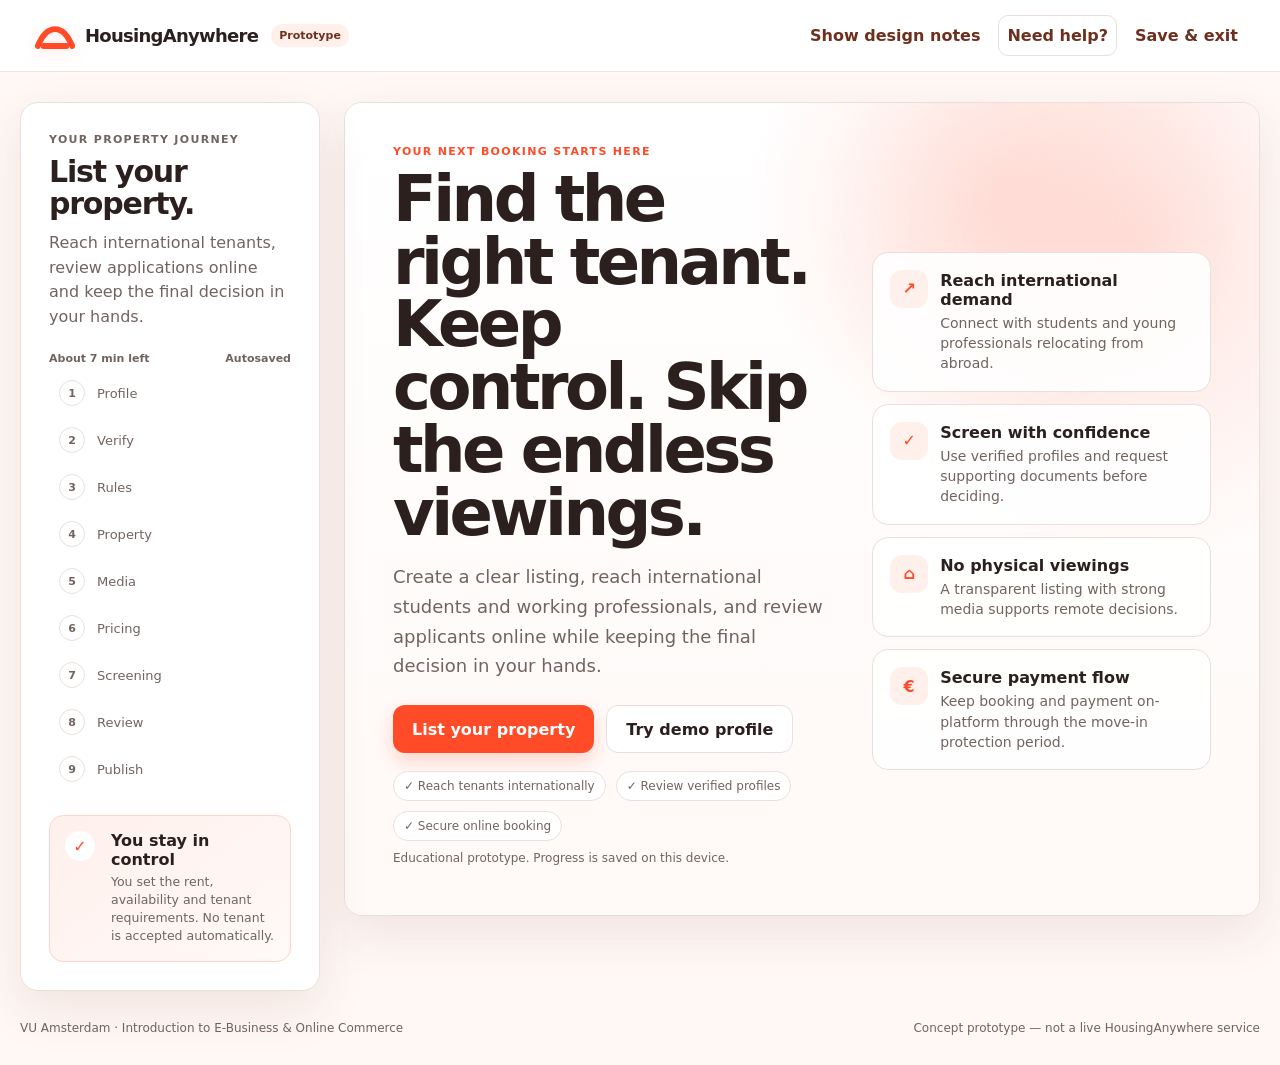
==== commit 7971d160: "Release v3.0: tenant and landlord views, My Account, resource footer and corrected kitchen" ====
--- a/onboarding.html
+++ b/onboarding.html
@@ -5,7 +5,7 @@
   <meta name="viewport" content="width=device-width, initial-scale=1" />
   <meta name="description" content="HousingAnywhere landlord account creation and guided property listing prototype." />
   <title>HousingAnywhere — Your listing journey</title>
-  <link rel="stylesheet" href="styles.css" />
+  <link rel="stylesheet" href="styles.css?v=3.0" />
 </head>
 <body>
   <header class="topbar">
@@ -79,6 +79,6 @@
     <button class="btn btn-primary" id="closeHelpPrimary" type="button">Continue onboarding</button>
   </dialog>
 
-  <script src="app.js"></script>
+  <script src="app.js?v=3.0"></script>
 </body>
 </html>
--- a/styles.css
+++ b/styles.css
@@ -352,3 +352,118 @@
   .final-cta-card{grid-template-columns:1fr;padding:28px}
   .footer-grid{align-items:flex-start;flex-direction:column}
 }
+
+/* ---------- v3.0: a shared home for tenants and landlords ---------- */
+[hidden]{display:none!important}
+section[id]{scroll-margin-top:96px}
+button:focus-visible,a:focus-visible,summary:focus-visible{outline:3px solid var(--ha-blue);outline-offset:4px}
+.landing-nav{gap:18px}
+.landing-links{gap:18px}
+.landing-links a{white-space:nowrap;font-size:13px}
+.account-button{gap:8px;white-space:nowrap}
+.account-button svg{width:19px;height:19px;fill:none;stroke:currentColor;stroke-width:1.7}
+.landing-hero{padding-top:42px}
+.audience-heading{display:flex;justify-content:space-between;align-items:center;gap:20px;margin-bottom:52px}
+.audience-heading>p{font-size:14px;font-weight:750;color:var(--muted);margin:0}
+.audience-switch{display:inline-flex;gap:4px;padding:5px;border:1px solid #EADFD9;background:#fff;border-radius:999px;box-shadow:0 3px 12px rgba(109,48,30,.04)}
+.audience-switch button{border:0;border-radius:999px;background:transparent;padding:13px 23px;font-size:14px;font-weight:800;color:#6B5A52;white-space:nowrap}
+.audience-switch button[aria-pressed="true"]{background:var(--ink);color:#fff}
+.audience-switch button:hover:not([aria-pressed="true"]){background:#FFF0EC}
+.tenant-home-preview{background:#fff;border:1px solid #F0DCD4;border-radius:24px;padding:12px;box-shadow:0 28px 70px rgba(109,48,30,.14);transform:rotate(1deg)}
+.preview-image-wrap,.home-card-image{position:relative;overflow:hidden;border-radius:16px}
+.preview-image-wrap>img{display:block;width:100%;height:250px;object-fit:cover}
+.home-example-pill{position:absolute;left:14px;top:14px;padding:6px 10px;background:rgba(255,255,255,.94);border-radius:999px;font-size:11px;font-weight:800}
+.save-home{position:absolute;right:14px;top:14px;display:grid;place-items:center;width:38px;height:38px;border:1px solid #fff;background:#fff;border-radius:50%;font-size:25px;line-height:1;color:var(--ink);box-shadow:0 2px 10px #0001}
+.save-home[aria-pressed="true"]{color:var(--ha-blue)}
+.preview-home-copy{padding:18px 10px 12px;display:flex;gap:14px;align-items:center;justify-content:space-between}
+.preview-home-copy h2{font-size:20px;letter-spacing:-.035em;margin:5px 0 0;max-width:260px}
+.preview-home-copy>strong{font-size:21px;white-space:nowrap;align-self:flex-start}
+.preview-home-copy small,.home-card-bottom small{display:block;font-size:11px;color:var(--muted);font-weight:500;text-align:right}
+.preview-home-features{display:flex;gap:8px;flex-wrap:wrap;padding:0 10px 16px}
+.preview-home-features span{font-size:11px;border:1px solid var(--line);border-radius:7px;padding:5px 8px;color:var(--muted)}
+.moving-story{padding:13px;background:#FFF8F5;border-radius:13px;display:flex;align-items:center;gap:12px}
+.moving-story img{height:38px;width:38px;border-radius:50%;object-fit:cover}
+.moving-story strong{display:block;font-size:12px}
+.moving-story span{display:block;font-size:11px;color:var(--muted);margin-top:3px}
+.tenant-home-preview .dashboard-note{margin:10px 8px 2px}
+.home-search{display:grid;grid-template-columns:1fr 1fr auto;gap:18px;align-items:end;padding:22px;border:1px solid var(--line);border-radius:18px;background:#FFF8F5}
+.home-search label{display:grid;gap:8px;font-weight:750;font-size:13px}
+.home-search select{min-height:48px;width:100%;border-radius:10px}
+.home-search .btn{min-height:48px}
+.homes-result-bar{display:flex;justify-content:space-between;align-items:center;gap:16px;margin:22px 0}
+.homes-result-count{margin:0;color:var(--muted);font-size:13px}
+.saved-filter{background:#fff;border:1px solid var(--line);border-radius:999px;padding:9px 14px;color:var(--ink);font-size:12px;font-weight:750}
+.saved-filter[aria-pressed="true"]{background:#FFF0EC;border-color:var(--ha-blue);color:var(--ha-blue-dark)}
+.homes-grid{display:grid;grid-template-columns:repeat(3,minmax(0,1fr));gap:20px}
+.home-card{border:1px solid var(--line);border-radius:18px;background:#fff;overflow:hidden;transition:box-shadow .2s}
+.home-card:hover{box-shadow:0 12px 30px rgba(109,48,30,.08)}
+.home-card-image{border-radius:0}
+.home-card-image>img{width:100%;height:220px;object-fit:cover;display:block}
+.home-card-copy{padding:22px}
+.home-card-copy h3{font-size:20px;letter-spacing:-.03em;margin:10px 0}
+.home-card-copy p{font-size:13px;color:var(--muted);margin:0}
+.home-card-bottom{display:flex;gap:10px;align-items:center;justify-content:space-between;margin-top:25px}
+.home-card-bottom>strong{font-size:21px}
+.home-card-bottom small{text-align:left}
+.home-details-link{border:0;background:transparent;color:var(--ha-blue-dark);font-size:13px;font-weight:800;padding:8px 0}
+.homes-empty{text-align:center;background:#FFF8F5;border-radius:18px;padding:34px}
+.homes-empty p,.sample-note{color:var(--muted);font-size:13px}
+.sample-note{margin:18px 0 0}
+.decision-actions .btn{text-decoration:none;display:flex;align-items:center;justify-content:center;text-align:center}
+.landing-footer{display:block;width:100%;background:#E5EDF0;color:#063340;padding:68px 0 24px}
+.footer-grid{display:grid;grid-template-columns:1.65fr 1fr 1fr 1.25fr 32px;gap:40px;align-items:start;font-size:14px;color:#063340}
+.footer-brand,.footer-brand .brand-name,.footer-brand .brand-mark{color:#063340}
+.footer-brand .brand-name{font-size:20px;line-height:.95;letter-spacing:-.045em}
+.footer-language{display:flex;align-items:center;gap:10px;margin:36px 0 28px;font-size:15px}
+.footer-language svg{width:19px;height:19px;fill:none;stroke:currentColor;stroke-width:1.6}
+.footer-app{border:1px solid #6A818A;border-radius:10px;padding:22px;max-width:310px}
+.footer-app h3,.footer-column h3{font-size:15px;margin:0 0 16px;letter-spacing:0;font-weight:800;color:#063340}
+.footer-app h3{margin:0 0 7px}
+.footer-app p{font-size:13px;line-height:1.6;margin:0}
+.app-store-links{display:flex;flex-wrap:wrap;gap:8px;margin-top:20px}
+.app-store-links a{display:inline-flex;align-items:center;gap:5px;background:#063340;color:#fff;border-radius:8px;text-decoration:none;padding:9px 10px;font-size:10px;font-weight:750}
+.app-store-links svg{width:23px;height:23px}
+.footer-column ul{list-style:none;margin:0;padding:0;display:grid;gap:21px}
+.footer-column li{line-height:1.55}
+.footer-column a,.footer-link{font-size:14px;color:#063340;text-decoration:none}
+.footer-column a:hover,.footer-link:hover{text-decoration:underline;text-underline-offset:4px}
+.footer-link{border:0;background:none;padding:0;text-align:left}
+.footer-column h3{margin-bottom:29px}
+.footer-support{margin-top:34px}
+.footer-socials{display:grid;gap:26px}
+.footer-socials a{display:grid;place-items:center;width:32px;height:32px;border-radius:6px}
+.footer-socials a:hover{background:#D2E0E5}
+.footer-socials svg{width:24px;height:24px;fill:none;stroke:currentColor;stroke-width:1.8;stroke-linecap:round;stroke-linejoin:round}
+.footer-bottom{margin-top:45px;padding-top:20px;border-top:1px solid #C6D6DC;display:flex;justify-content:space-between;gap:20px;font-size:11px;line-height:1.6;color:#48636D}
+.site-dialog{width:min(580px,calc(100% - 32px));max-height:calc(100dvh - 48px);overflow:auto;border:1px solid var(--line);border-radius:24px;padding:40px;background:#fff;color:var(--ink);box-shadow:0 28px 90px #0003}
+.site-dialog::backdrop{background:rgba(30,23,20,.5);backdrop-filter:blur(4px)}
+.site-dialog h2{font-size:36px;line-height:1.08;letter-spacing:-.045em;margin:14px 0 16px}
+.site-dialog>p{color:var(--muted);line-height:1.6;font-size:14px}
+.dialog-close{position:absolute;right:15px;top:15px;border:0;width:32px;height:32px;border-radius:50%;background:#FFF0EC;font-size:23px;color:var(--ha-blue-dark)}
+.account-options{display:grid;gap:12px;margin:25px 0}
+.account-option{display:flex;align-items:center;gap:15px;text-decoration:none;text-align:left;border:1px solid var(--line);border-radius:14px;background:#FFF9F7;padding:19px;color:var(--ink);width:100%}
+.account-option:hover{border-color:var(--ha-blue)}
+.account-option>span:first-child{font-size:25px;color:var(--ha-blue)}
+.account-option>span:last-child{margin-left:auto}
+.account-option strong{display:block;font-size:15px}
+.account-option small{display:block;font-size:12px;color:var(--muted);margin-top:5px}
+.account-login{display:flex;justify-content:center;text-decoration:none}
+.site-dialog .dialog-note{font-size:11px;color:var(--muted);margin:20px 0 0}
+.home-dialog{width:min(760px,calc(100% - 32px))}
+.home-dialog-images{display:grid;grid-template-columns:1fr 1fr;gap:8px;margin:22px 0}
+.home-dialog-images img{width:100%;height:130px;object-fit:cover;border-radius:12px}
+.home-dialog-images img:first-child{grid-column:1/-1;height:270px}
+.home-dialog>.btn,.site-dialog>a.btn{display:inline-flex;text-decoration:none;align-items:center;justify-content:center}
+.sample-profile-heading{display:flex;gap:20px;align-items:center;margin:20px 0}
+.sample-profile-heading img{width:75px;height:75px;object-fit:cover;border-radius:50%}
+.sample-profile-heading h2{margin:0 0 5px}
+.sample-profile-heading p{margin:0;font-size:12px;color:var(--muted)}
+@media(max-width:1200px){.landing-links{display:none}.footer-grid{gap:28px;grid-template-columns:1.5fr 1fr 1fr 1.2fr}.footer-socials{grid-column:1/-1;display:flex;gap:15px}}
+@media(max-width:1040px){.tenant-home-preview{transform:none;max-width:650px}.landing-hero-grid{gap:40px}.homes-grid{gap:14px}.home-card-copy{padding:17px}.home-card-bottom{align-items:flex-start;flex-direction:column}.footer-grid{grid-template-columns:1fr 1fr 1fr}.footer-intro{grid-column:1/-1;display:grid;grid-template-columns:1fr 1fr;gap:10px 30px}.footer-intro>.brand{align-self:start}.footer-language{grid-column:1;margin:16px 0 0}.footer-app{grid-column:2;grid-row:1/3;max-width:none}.footer-socials{grid-column:1/-1}}
+@media(max-width:720px){
+.landing-nav{gap:12px;height:70px}.landing-nav .brand-name{font-size:15px}.landing-nav .brand-mark,.landing-nav .brand-mark svg{width:31px;height:30px}.landing-nav .prototype-label{display:none}.landing-nav-actions{gap:7px}.landing-nav-actions .btn{font-size:11px;padding:10px;min-height:40px}.account-button{gap:5px}.account-button svg{width:15px;height:15px}
+.landing-hero{padding-top:28px}.audience-heading{flex-direction:column;align-items:flex-start;gap:14px;margin-bottom:32px}.audience-switch{width:100%;max-width:360px}.audience-switch button{flex:1;padding:12px 13px;font-size:13px}.landing-hero h1{font-size:48px;margin-top:0}.landing-hero-copy>p{font-size:17px}.hero-cta-row{gap:10px}.landing-proof-row{font-size:11px;gap:11px}.preview-image-wrap>img{height:230px}.preview-home-copy{padding:16px 6px}.preview-home-copy h2{font-size:18px}.preview-home-copy>strong{font-size:19px}.moving-story strong{font-size:11px}
+.home-search{grid-template-columns:1fr;padding:18px;gap:15px}.homes-grid{grid-template-columns:1fr}.home-card-image>img{height:240px}.home-card-bottom{flex-direction:row;align-items:center}.footer-grid{grid-template-columns:1fr 1fr;gap:36px 25px}.footer-intro{display:block;grid-column:1/-1}.footer-language{margin:25px 0}.footer-app{max-width:360px}.footer-column[aria-label="Landlord resources"]{grid-column:1/-1}.footer-column h3{margin-bottom:20px}.footer-column ul{gap:15px}.footer-column a,.footer-link{font-size:13px}.footer-socials{margin-top:0}.footer-bottom{flex-direction:column;gap:6px;margin-top:32px}.landing-footer{padding-top:45px}.site-dialog{padding:32px 23px}.site-dialog h2{font-size:30px}.home-dialog-images img:first-child{height:220px}.home-dialog-images img{height:110px}.sample-profile-heading{gap:12px}.decision-list>div{gap:14px}
+}
+@media(max-width:390px){.landing-nav-actions>a{display:none}.landing-hero h1{font-size:43px}.footer-grid{grid-template-columns:1fr}.footer-column{grid-column:1}.footer-socials{grid-column:1}.preview-home-copy h2{font-size:16px}.preview-home-copy>strong{font-size:17px}}
+@media(prefers-reduced-motion:reduce){html{scroll-behavior:auto}*,*::before,*::after{transition:none!important}}
